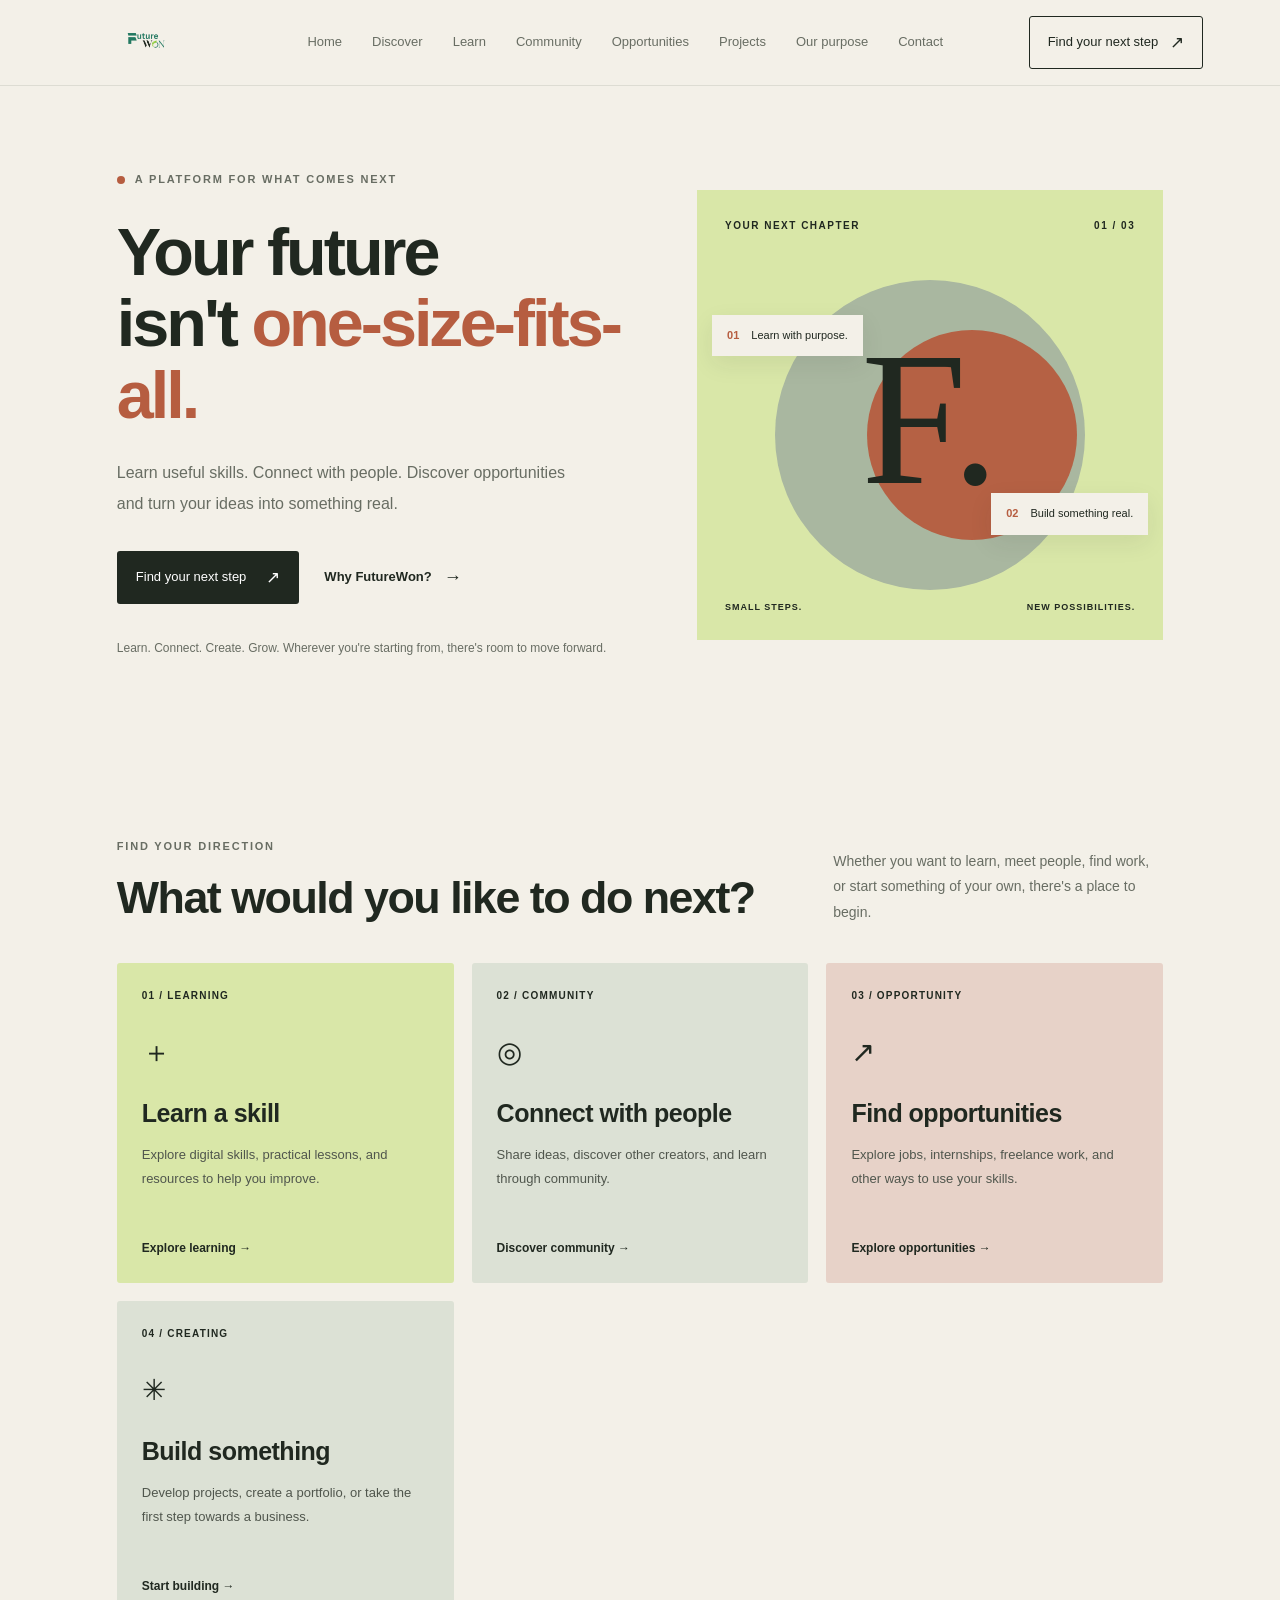
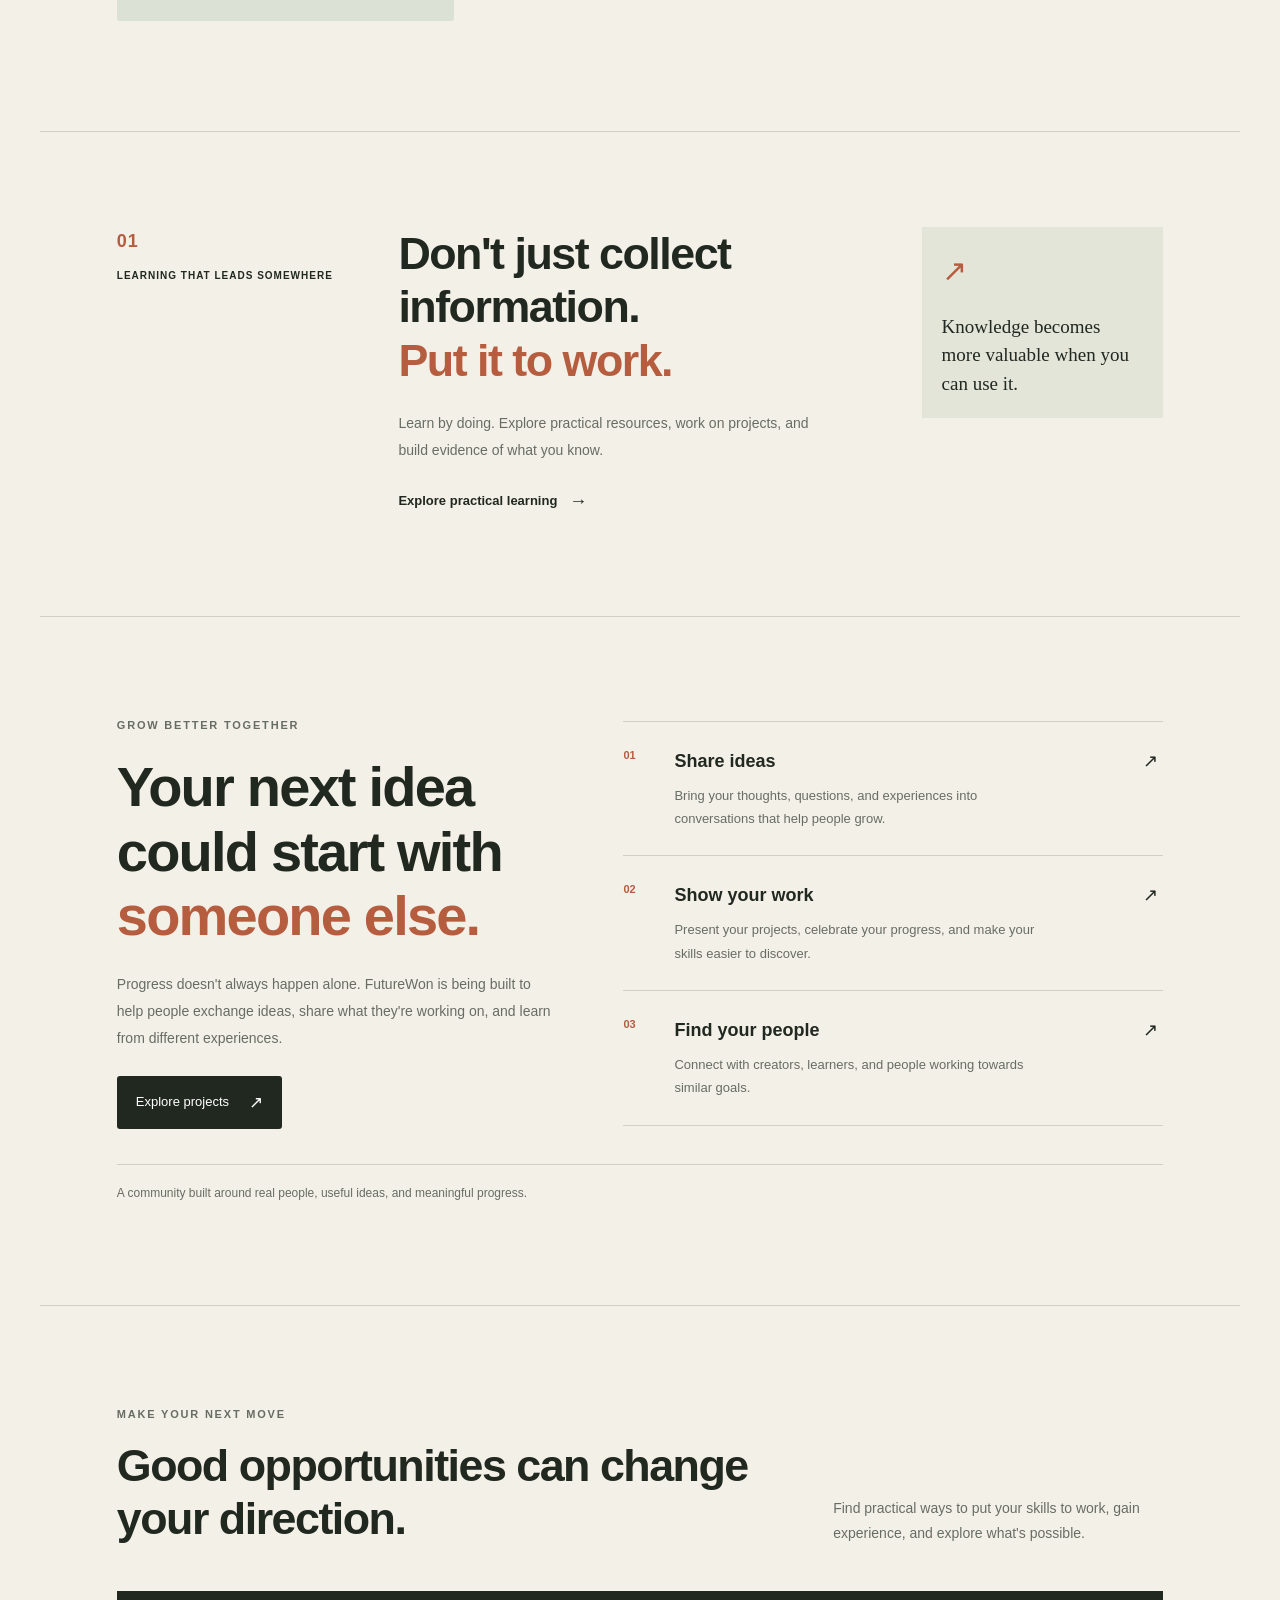
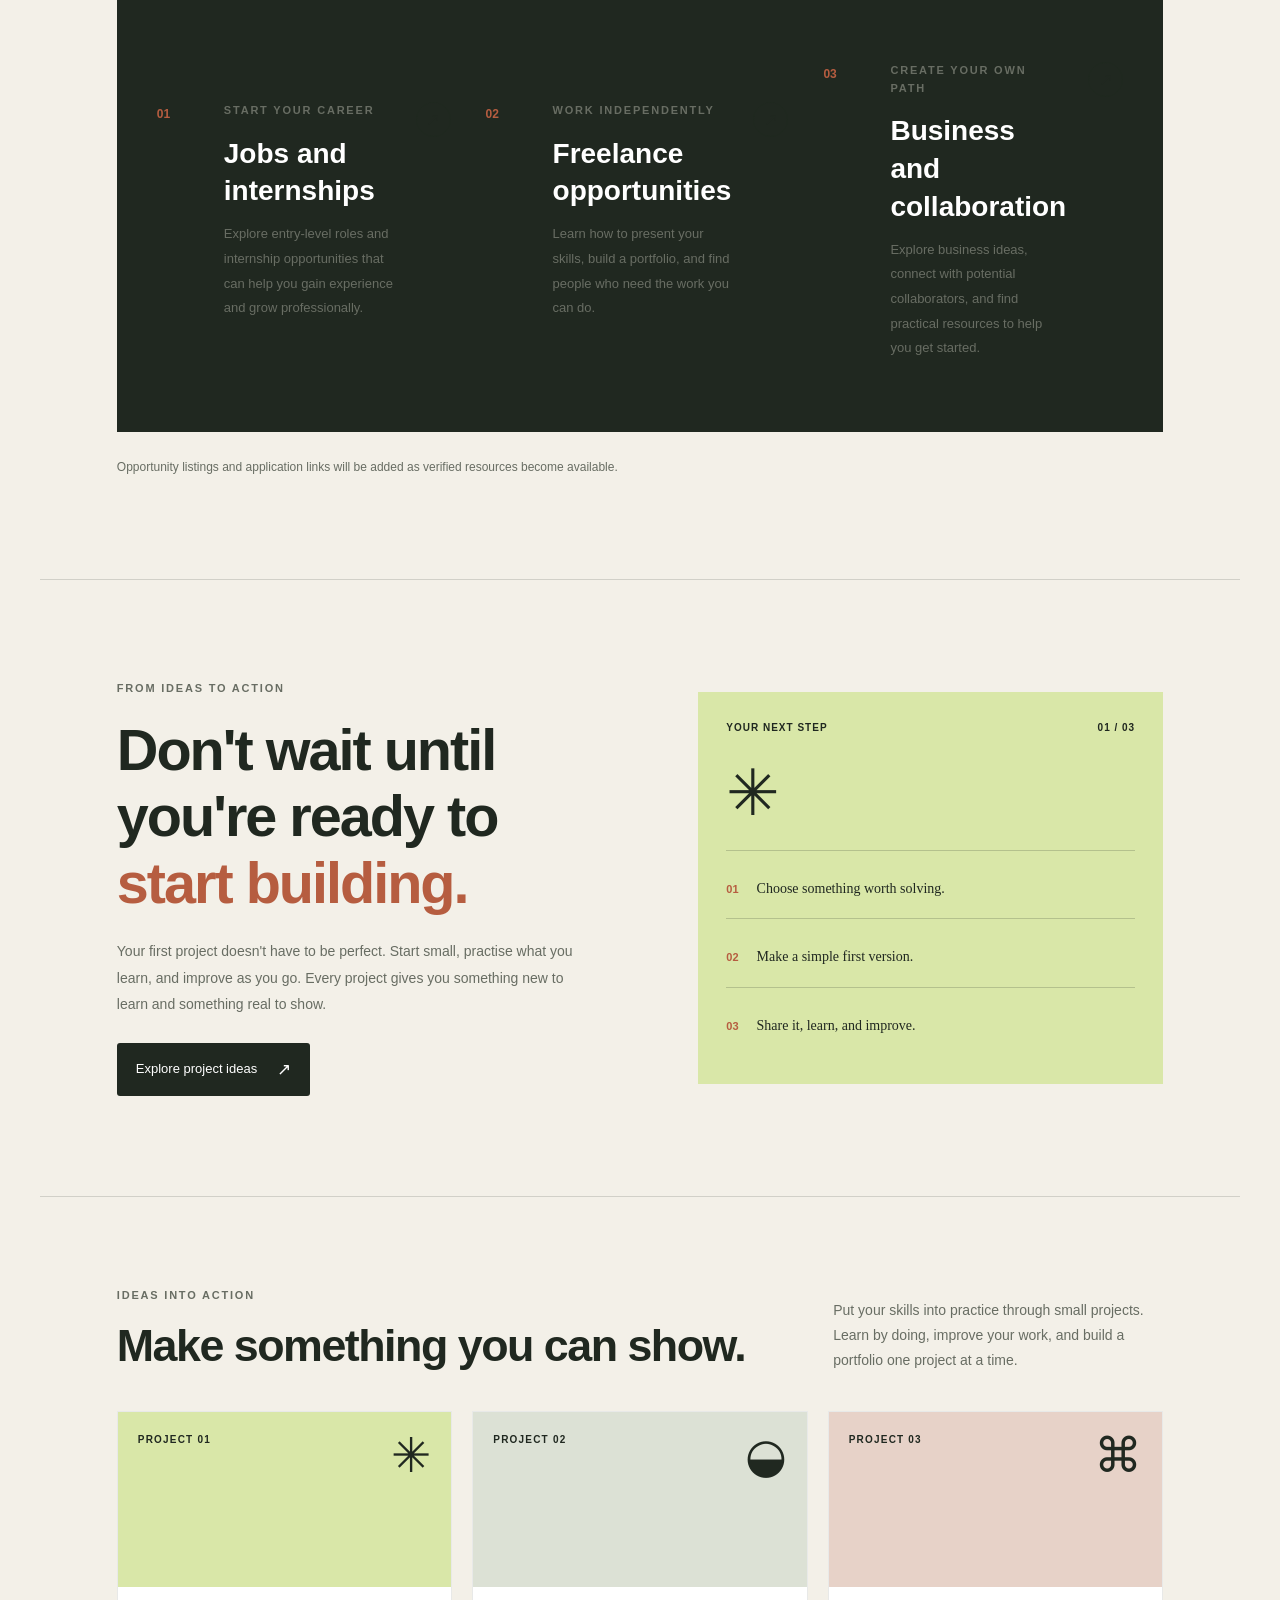
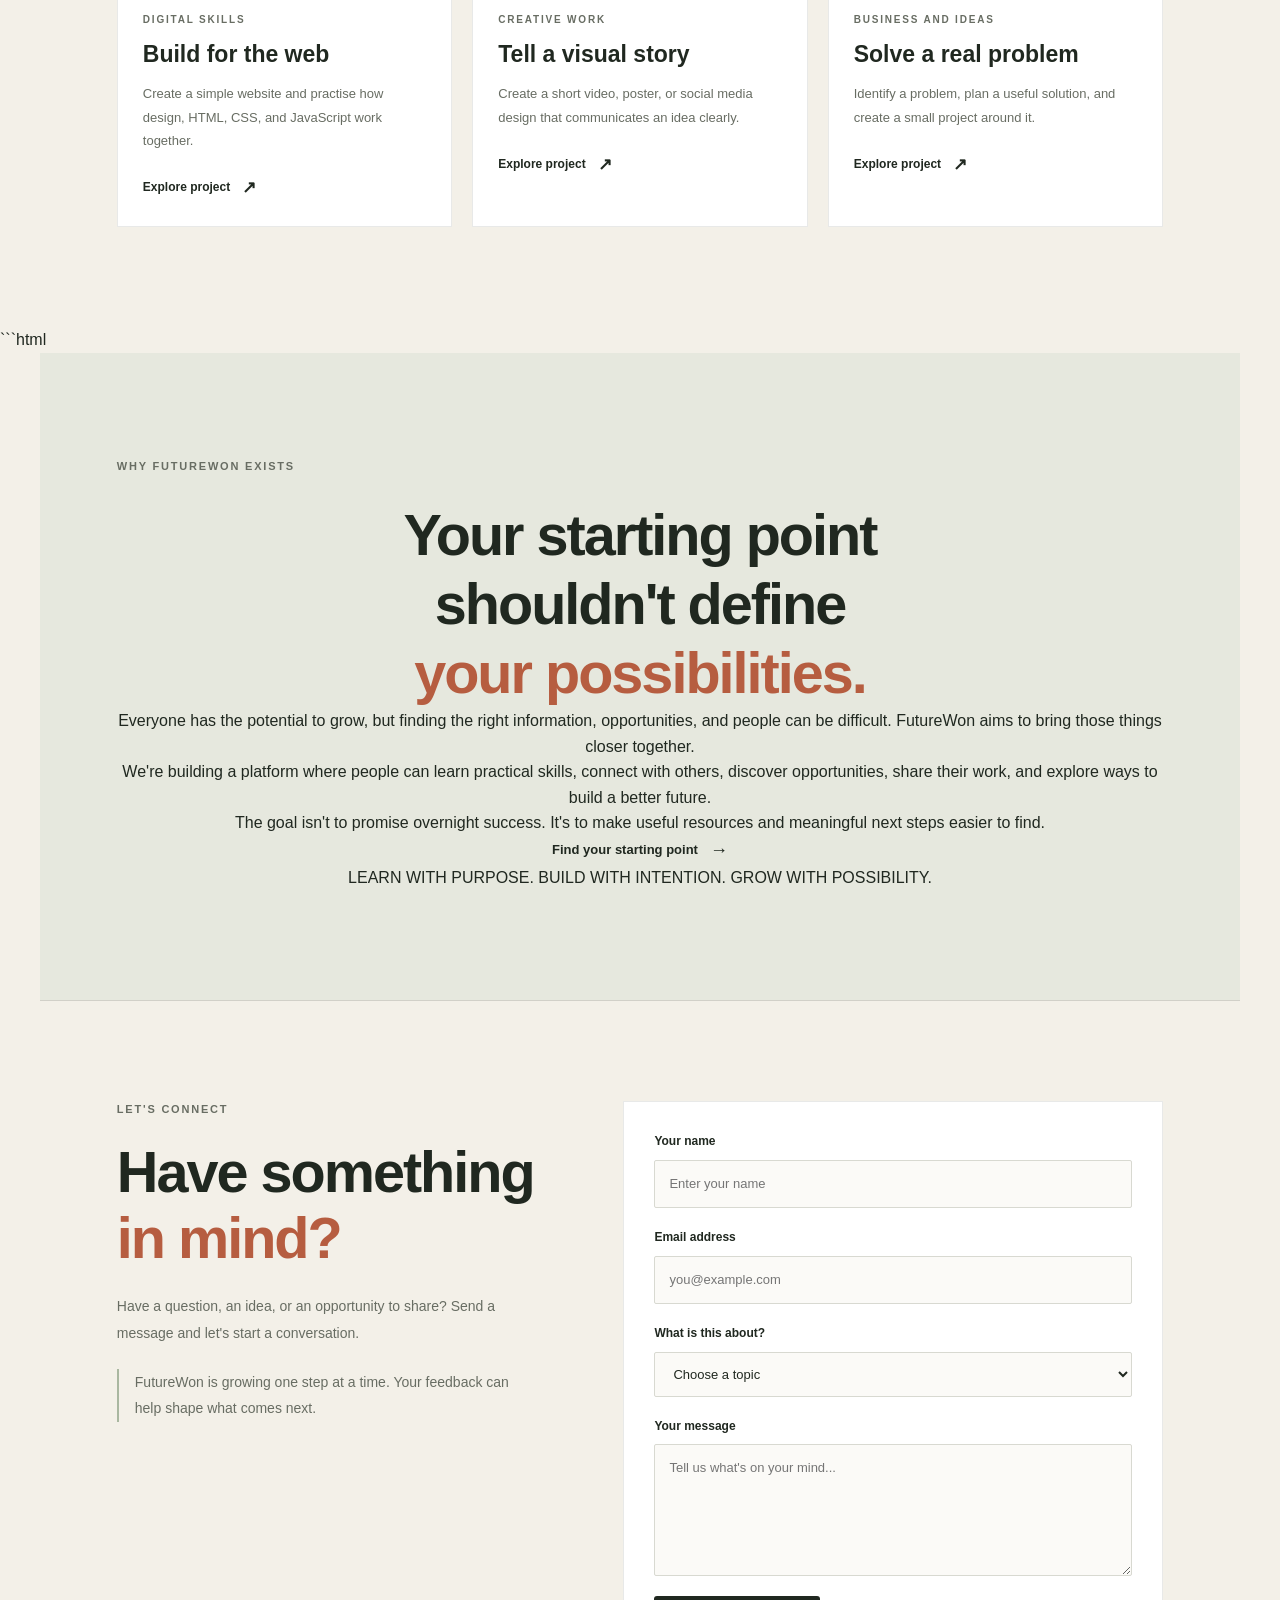
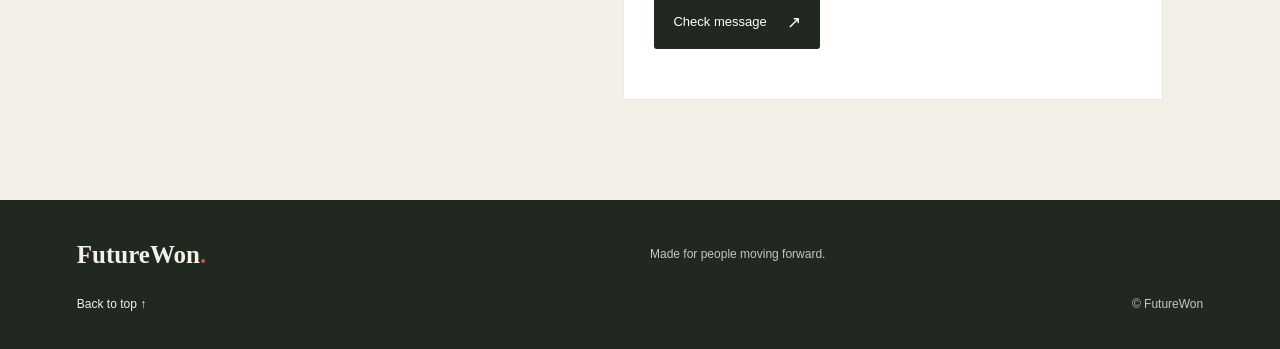
==== FutureWon-GitHub-Ready (1)/index.html @ e8a62f81 "Add files via upload" ====
<!DOCTYPE html>
<html lang="en">
<head>
    <meta charset="UTF-8">
    <meta name="viewport" content="width=device-width, initial-scale=1.0">

    <title>FutureWon — A Future With More Possibilities</title>

    <meta name="description" content="Discover useful skills, real opportunities, and practical tools to help you move forward.">

    <link rel="stylesheet" href="fbb.css">
    <script src="Fcc.js" defer></script>
</head>

<body>

    <!-- Navigation -->
    <header class="site-header">
        <nav class="navigation">
            <a href="#home" class="brand" aria-label="FutureWon home">
                <img src="futurewon-logo.png" alt="FutureWon logo">
            </a>

            <button
                class="menu-toggle"
                id="menu-toggle"
                aria-label="Open navigation menu"
                aria-expanded="false"
                aria-controls="nav-links"
            >
                <span></span>
                <span></span>
            </button>

            <div class="nav-links" id="nav-links">
            
                <a href="#home">Home</a>
                <a href="#discover">Discover</a>
                <a href="#learn">Learn</a>
                <a href="#community">Community</a>
                <a href="#opportunities">Opportunities</a>
                <a href="#projects">Projects</a>
                <a href="#about">Our purpose</a>
                <a href="#contact">Contact</a>
            </div>

            <a href="#discover" class="nav-cta">Find your next step <span>↗</span></a>
        </nav>
    </header>

    <main>

        <!-- Hero -->
<section class="hero section-wrap" id="home">
    <div class="hero-copy">
        <p class="eyebrow">
            <span class="status-dot"></span>
            A platform for what comes next
        </p>

        <h1>
            Your future<br>
            isn't <span>one-size-fits-all.</span>
        </h1>

        <p class="hero-description">
            Learn useful skills. Connect with people.
            Discover opportunities and turn your ideas
            into something real.
        </p>

        <div class="hero-actions">
            <a href="#discover" class="button button-dark">
                Find your next step <span>↗</span>
            </a>

            <a href="#about" class="text-link">
                Why FutureWon? <span>→</span>
            </a>
        </div>

        <p class="hero-note">
            Learn. Connect. Create. Grow.
            Wherever you're starting from, there's room to move forward.
        </p>
    </div>

    <div class="hero-art" aria-label="Learn, build, and move forward">
        <div class="art-topline">
            <span>YOUR NEXT CHAPTER</span>
            <span>01 / 03</span>
        </div>

        <div class="art-circle circle-one"></div>
        <div class="art-circle circle-two"></div>

        <div class="art-letter">F.</div>

        <div class="art-note note-top">
            <span class="note-number">01</span>
            <span>Learn with purpose.</span>
        </div>

        <div class="art-note note-bottom">
            <span class="note-number">02</span>
            <span>Build something real.</span>
        </div>

        <div class="art-caption">
            <span>SMALL STEPS.</span>
            <span>NEW POSSIBILITIES.</span>
        </div>
    </div>
</section>

        
<!-- Discovery -->
<section class="discover section-wrap" id="discover">
    <div class="section-heading">
        <div>
            <p class="eyebrow">FIND YOUR DIRECTION</p>
            <h2>What would you like to do next?</h2>
        </div>

        <p class="section-intro">
            Whether you want to learn, meet people, find work,
            or start something of your own, there's a place to begin.
        </p>
    </div>

    <div class="path-grid">
        <a href="#learn" class="path-card path-lime">
            <span class="card-index">01 / LEARNING</span>
            <span class="path-symbol">＋</span>
            <h3>Learn a skill</h3>
            <p>
                Explore digital skills, practical lessons,
                and resources to help you improve.
            </p>
            <span class="card-link">Explore learning →</span>
        </a>

        <a href="#community" class="path-card path-sage">
            <span class="card-index">02 / COMMUNITY</span>
            <span class="path-symbol">◎</span>
            <h3>Connect with people</h3>
            <p>
                Share ideas, discover other creators,
                and learn through community.
            </p>
            <span class="card-link">Discover community →</span>
        </a>

        <a href="#opportunities" class="path-card path-clay">
            <span class="card-index">03 / OPPORTUNITY</span>
            <span class="path-symbol">↗</span>
            <h3>Find opportunities</h3>
            <p>
                Explore jobs, internships, freelance work,
                and other ways to use your skills.
            </p>
            <span class="card-link">Explore opportunities →</span>
        </a>

        <a href="#build" class="path-card path-sage">
            <span class="card-index">04 / CREATING</span>
            <span class="path-symbol">✳</span>
            <h3>Build something</h3>
            <p>
                Develop projects, create a portfolio,
                or take the first step towards a business.
            </p>
            <span class="card-link">Start building →</span>
        </a>
    </div>
</section>


        <!-- Learning -->
        <section class="feature-section section-wrap" id="learn">
            <div class="feature-label">
                <span>01</span>
                <span>LEARNING THAT LEADS SOMEWHERE</span>
            </div>

            <div class="feature-content">
                <h2>Don't just collect information.<br><span>Put it to work.</span></h2>

                <p>
                    Learn by doing. Explore practical resources, work on projects,
                    and build evidence of what you know.
                </p>

                <a href="#build" class="text-link">Explore practical learning <span>→</span></a>
            </div>

            <div class="feature-aside">
                <div class="aside-mark">↗</div>
                <p>Knowledge becomes more valuable when you can use it.</p>
            </div>
        </section>

        
<!-- Community -->
<section class="community-section section-wrap" id="community">
    <div class="community-intro">
        <p class="eyebrow">GROW BETTER TOGETHER</p>

        <h2>
            Your next idea<br>
            could start with <span>someone else.</span>
        </h2>

        <p class="community-description">
            Progress doesn't always happen alone. FutureWon is being
            built to help people exchange ideas, share what they're
            working on, and learn from different experiences.
        </p>

        <a href="#projects" class="button button-dark">
            Explore projects <span>↗</span>
        </a>
    </div>

    <div class="community-features">
        <article class="community-item">
            <span class="community-number">01</span>
            <div>
                <h3>Share ideas</h3>
                <p>
                    Bring your thoughts, questions, and experiences
                    into conversations that help people grow.
                </p>
            </div>
            <span class="community-arrow">↗</span>
        </article>

        <article class="community-item">
            <span class="community-number">02</span>
            <div>
                <h3>Show your work</h3>
                <p>
                    Present your projects, celebrate your progress,
                    and make your skills easier to discover.
                </p>
            </div>
            <span class="community-arrow">↗</span>
        </article>

        <article class="community-item">
            <span class="community-number">03</span>
            <div>
                <h3>Find your people</h3>
                <p>
                    Connect with creators, learners, and people
                    working towards similar goals.
                </p>
            </div>
            <span class="community-arrow">↗</span>
        </article>
    </div>

    <p class="community-note">
        A community built around real people, useful ideas, and meaningful progress.
    </p>
</section>
        
<!-- Opportunities -->
<section class="opportunities-section section-wrap" id="opportunities">
    <div class="section-heading">
        <div>
            <p class="eyebrow">MAKE YOUR NEXT MOVE</p>
            <h2>Good opportunities can change your direction.</h2>
        </div>

        <p class="section-intro">
            Find practical ways to put your skills to work,
            gain experience, and explore what's possible.
        </p>
    </div>

    <div class="opportunity-panel">
        <article class="opportunity-item">
            <span class="opportunity-number">01</span>
            <div class="opportunity-copy">
                <p class="eyebrow">START YOUR CAREER</p>
                <h3>Jobs and internships</h3>
                <p>
                    Explore entry-level roles and internship opportunities
                    that can help you gain experience and grow professionally.
                </p>
            </div>
            <a href="#contact" class="opportunity-link" aria-label="Ask about jobs and internships">↗</a>
        </article>

        <article class="opportunity-item">
            <span class="opportunity-number">02</span>
            <div class="opportunity-copy">
                <p class="eyebrow">WORK INDEPENDENTLY</p>
                <h3>Freelance opportunities</h3>
                <p>
                    Learn how to present your skills, build a portfolio,
                    and find people who need the work you can do.
                </p>
            </div>
            <a href="#projects" class="opportunity-link" aria-label="Explore projects for freelance work">↗</a>
        </article>

        <article class="opportunity-item">
            <span class="opportunity-number">03</span>
            <div class="opportunity-copy">
                <p class="eyebrow">CREATE YOUR OWN PATH</p>
                <h3>Business and collaboration</h3>
                <p>
                    Explore business ideas, connect with potential collaborators,
                    and find practical resources to help you get started.
                </p>
            </div>
            <a href="#build" class="opportunity-link" aria-label="Explore business and project building">↗</a>
        </article>
    </div>

    <p class="opportunities-note">
        Opportunity listings and application links will be added as
        verified resources become available.
    </p>
</section>
        
<!-- Build -->
<section class="build-section section-wrap" id="build">
    <div class="build-copy">
        <p class="eyebrow">FROM IDEAS TO ACTION</p>

        <h2>
            Don't wait until<br>
            you're ready to<br>
            <span>start building.</span>
        </h2>

        <p>
            Your first project doesn't have to be perfect.
            Start small, practise what you learn, and improve
            as you go. Every project gives you something new
            to learn and something real to show.
        </p>

        <a href="#projects" class="button button-dark">
            Explore project ideas <span>↗</span>
        </a>
    </div>

    <div class="build-statement">
        <div class="build-statement-top">
            <span>YOUR NEXT STEP</span>
            <span>01 / 03</span>
        </div>

        <div class="build-statement-symbol">✳</div>

        <div class="build-step">
            <span>01</span>
            <p>Choose something worth solving.</p>
        </div>

        <div class="build-step">
            <span>02</span>
            <p>Make a simple first version.</p>
        </div>

        <div class="build-step">
            <span>03</span>
            <p>Share it, learn, and improve.</p>
        </div>
    </div>
</section>

    
<!-- Projects -->
<section class="projects-section section-wrap" id="projects">
    <div class="section-heading">
        <div>
            <p class="eyebrow">IDEAS INTO ACTION</p>
            <h2>Make something you can show.</h2>
        </div>

        <p class="section-intro">
            Put your skills into practice through small projects.
            Learn by doing, improve your work, and build a portfolio
            one project at a time.
        </p>
    </div>

    <div class="project-grid">
        <article class="project-card">
            <div class="project-card-top project-visual-one">
                <span class="project-number">PROJECT 01</span>
                <span class="project-symbol">✳</span>
            </div>

            <div class="project-card-content">
                <p class="eyebrow">DIGITAL SKILLS</p>
                <h3>Build for the web</h3>
                <p>
                    Create a simple website and practise how design,
                    HTML, CSS, and JavaScript work together.
                </p>
                <button class="project-button" type="button" data-project="web">
                    Explore project <span>↗</span>
                </button>
            </div>
        </article>

        <article class="project-card">
            <div class="project-card-top project-visual-two">
                <span class="project-number">PROJECT 02</span>
                <span class="project-symbol">◒</span>
            </div>

            <div class="project-card-content">
                <p class="eyebrow">CREATIVE WORK</p>
                <h3>Tell a visual story</h3>
                <p>
                    Create a short video, poster, or social media design
                    that communicates an idea clearly.
                </p>
                <button class="project-button" type="button" data-project="creative">
                    Explore project <span>↗</span>
                </button>
            </div>
        </article>

        <article class="project-card">
            <div class="project-card-top project-visual-three">
                <span class="project-number">PROJECT 03</span>
                <span class="project-symbol">⌘</span>
            </div>

            <div class="project-card-content">
                <p class="eyebrow">BUSINESS AND IDEAS</p>
                <h3>Solve a real problem</h3>
                <p>
                    Identify a problem, plan a useful solution,
                    and create a small project around it.
                </p>
                <button class="project-button" type="button" data-project="ideas">
                    Explore project <span>↗</span>
                </button>
            </div>
        </article>
    </div>

    <div class="project-detail" id="project-detail" hidden>
        <button
            class="project-detail-close"
            id="project-detail-close"
            type="button"
            aria-label="Close project details"
        >×</button>

        <p class="eyebrow" id="project-detail-label">PROJECT DETAILS</p>
        <h3 id="project-detail-title">Start with an idea</h3>
        <p id="project-detail-description"></p>
        <p class="project-detail-next" id="project-detail-next"></p>
    </div>
</section>


        <!-- Purpose -->
       ```html
<!-- Purpose -->
<section class="purpose-section section-wrap" id="about">
    <div class="purpose-heading">
        <p class="eyebrow">WHY FUTUREWON EXISTS</p>

        <h2>
            Your starting point<br>
            shouldn't define<br>
            <span>your possibilities.</span>
        </h2>
    </div>

    <div class="purpose-content">
        <p>
            Everyone has the potential to grow, but finding the right
            information, opportunities, and people can be difficult.
            FutureWon aims to bring those things closer together.
        </p>

        <p>
            We're building a platform where people can learn practical
            skills, connect with others, discover opportunities, share
            their work, and explore ways to build a better future.
        </p>

        <p>
            The goal isn't to promise overnight success. It's to make
            useful resources and meaningful next steps easier to find.
        </p>

        <a href="#discover" class="text-link">
            Find your starting point <span>→</span>
        </a>
    </div>

    <div class="purpose-bottom">
        <span>LEARN WITH PURPOSE.</span>
        <span>BUILD WITH INTENTION.</span>
        <span>GROW WITH POSSIBILITY.</span>
    </div>
</section>
        
        <!-- Contact -->
        <section class="contact-section section-wrap" id="contact">
            <div class="contact-copy">
                <p class="eyebrow">LET'S CONNECT</p>
                <h2>Have something<br><span>in mind?</span></h2>
                <p>
                    Have a question, an idea, or an opportunity to share?
                    Send a message and let's start a conversation.
                </p>
                <p class="contact-note">
                    FutureWon is growing one step at a time.
                    Your feedback can help shape what comes next.
                </p>
            </div>

            
             <form class="contact-form" id="contact-form" action="https://formspree.io/f/xgaawbok" method="POST">
               <div class="form-field">
                 <label for="contact-name">Your name</label>
                    <input
                        type="text"
                        id="contact-name"
                        name="name"
                        placeholder="Enter your name"
                        autocomplete="name"
                        required
                        maxlength="100"
                    >
                </div>

                <div class="form-field">
                    <label for="contact-email">Email address</label>
                    <input
                        type="email"
                        id="contact-email"
                        name="email"
                        placeholder="you@example.com"
                        autocomplete="email"
                        required
                        maxlength="254"
                    >
                </div>

                <div class="form-field">
                    <label for="contact-subject">What is this about?</label>
                    <select id="contact-subject" name="subject" required>
                        <option value="">Choose a topic</option>
                        <option value="General enquiry">General enquiry</option>
                        <option value="Feedback">Feedback</option>
                        <option value="Partnership">Partnership</option>
                        <option value="Opportunity">Opportunity</option>
                        <option value="Other">Other</option>
                    </select>
                </div>

                <div class="form-field">
                    <label for="contact-message">Your message</label>
                    <textarea
                        id="contact-message"
                        name="message"
                        rows="5"
                        placeholder="Tell us what's on your mind..."
                        required
                        minlength="10"
                        maxlength="3000"
                    ></textarea>
                </div>

                <button type="submit" class="button button-dark">
                    Check message <span>↗</span>
                </button>

                <p
                    class="form-status"
                    id="form-status"
                    role="status"
                    aria-live="polite"
                ></p>
            </form>
        </section>



    
    </main>

    <!-- Footer -->
    <footer class="site-footer">
        <a href="#home" class="footer-brand">FutureWon<span>.</span></a>

        <p>Made for people moving forward.</p>

        <a href="#home" class="back-to-top">Back to top ↑</a>

        <p class="copyright">
            © <span id="current-year"></span> FutureWon
        </p>
    </footer>

</body>
</html>
---- FutureWon-GitHub-Ready (1)/fbb.css ----
/* ========================================
   FUTUREWON — COMPLETE WEBSITE STYLES
======================================== */

:root {
    --paper: #F3F0E8;
    --ink: #202820;
    --lime: #D9E7A8;
    --sage: #A9B7A0;
    --clay: #B65D40;
    --white: #FFFFFF;
    --muted: #686D63;
    --page-width: 1200px;
    --page-padding: 6%;
}

/* RESET */

* {
    margin: 0;
    padding: 0;
    box-sizing: border-box;
}

html {
    scroll-behavior: smooth;
    scroll-padding-top: 100px;
}

body {
    background: var(--paper);
    color: var(--ink);
    font-family: Arial, Helvetica, sans-serif;
    line-height: 1.6;
    -webkit-font-smoothing: antialiased;
}

a {
    color: inherit;
    text-decoration: none;
}

button,
input,
textarea {
    font: inherit;
}

img {
    max-width: 100%;
    display: block;
}

section {
    scroll-margin-top: 90px;
}

.section-wrap {
    width: 100%;
    max-width: var(--page-width);
    margin: 0 auto;
    padding-left: var(--page-padding);
    padding-right: var(--page-padding);
}

/* NAVIGATION */

.site-header {
    width: 100%;
    position: sticky;
    top: 0;
    z-index: 100;
    background: var(--paper);
    border-bottom: 1px solid rgba(32, 40, 32, 0.1);
}

.navigation {
    max-width: 1400px;
    min-height: 84px;
    margin: 0 auto;
    padding: 15px 6%;
    display: flex;
    align-items: center;
    justify-content: space-between;
    gap: 30px;
}

.brand img {
    width: 145px;
    max-height: 55px;
    object-fit: contain;
}

.nav-links {
    display: flex;
    align-items: center;
    gap: 30px;
}

.nav-links a {
    font-size: 13px;
    color: var(--muted);
    transition: color 0.25s ease;
}

.nav-links a:hover {
    color: var(--clay);
}

.nav-cta {
    display: inline-flex;
    align-items: center;
    gap: 12px;
    padding: 12px 18px;
    border: 1px solid var(--ink);
    border-radius: 3px;
    font-size: 13px;
    transition: background 0.25s ease, color 0.25s ease;
}

.nav-cta:hover {
    background: var(--ink);
    color: var(--white);
}

.nav-cta span {
    font-size: 17px;
}

.menu-toggle {
    display: none;
}

/* SMALL LABELS */

.eyebrow {
    display: flex;
    align-items: center;
    gap: 10px;
    font-size: 11px;
    font-weight: 700;
    letter-spacing: 1.8px;
    text-transform: uppercase;
    color: var(--muted);
}

.status-dot {
    width: 8px;
    height: 8px;
    background: var(--clay);
    border-radius: 50%;
    flex-shrink: 0;
}

/* HERO SECTION */

.hero {
    min-height: 650px;
    display: grid;
    grid-template-columns: 1.05fr 0.95fr;
    align-items: center;
    gap: 65px;
    padding-top: 85px;
    padding-bottom: 90px;
}

.hero-copy {
    max-width: 570px;
}

.hero h1 {
    margin-top: 28px;
    font-size: clamp(45px, 5.2vw, 72px);
    line-height: 1.08;
    letter-spacing: -3px;
    font-weight: 600;
}

.hero h1 span {
    color: var(--clay);
}

.hero-description {
    max-width: 450px;
    margin-top: 26px;
    font-size: 16px;
    line-height: 1.9;
    color: var(--muted);
}

.hero-actions {
    display: flex;
    flex-wrap: wrap;
    align-items: center;
    gap: 25px;
    margin-top: 32px;
}

.button {
    min-height: 48px;
    display: inline-flex;
    align-items: center;
    justify-content: center;
    gap: 20px;
    padding: 13px 19px;
    border-radius: 3px;
    font-size: 13px;
    transition: transform 0.25s ease, background 0.25s ease;
}

.button:hover {
    transform: translateY(-2px);
}

.button-dark {
    background: var(--ink);
    color: var(--white);
}

.button-dark:hover {
    background: var(--clay);
}

.button span {
    font-size: 17px;
}

.text-link {
    display: inline-flex;
    align-items: center;
    gap: 12px;
    font-size: 13px;
    font-weight: 600;
    transition: color 0.25s ease;
}

.text-link span {
    font-size: 18px;
}

.text-link:hover {
    color: var(--clay);
}

.hero-note {
    margin-top: 35px;
    font-size: 12px;
    color: var(--muted);
}

/* HERO ARTWORK */

.hero-art {
    min-height: 450px;
    position: relative;
    overflow: hidden;
    background: var(--lime);
    padding: 28px;
}

.art-topline {
    display: flex;
    justify-content: space-between;
    position: relative;
    z-index: 2;
    font-size: 10px;
    font-weight: 700;
    letter-spacing: 1.5px;
}

.art-circle {
    position: absolute;
    border-radius: 50%;
}

.circle-one {
    width: 310px;
    height: 310px;
    background: var(--sage);
    top: 90px;
    left: 50%;
    transform: translateX(-50%);
}

.circle-two {
    width: 210px;
    height: 210px;
    background: var(--clay);
    top: 140px;
    left: 50%;
    transform: translateX(-30%);
    opacity: 0.95;
}

.art-letter {
    position: absolute;
    top: 115px;
    left: 50%;
    transform: translateX(-50%);
    z-index: 2;
    font-family: Georgia, "Times New Roman", serif;
    font-size: 190px;
    line-height: 1.2;
    color: var(--ink);
}

.art-note {
    position: absolute;
    z-index: 3;
    display: flex;
    align-items: center;
    gap: 12px;
    background: var(--paper);
    padding: 12px 15px;
    font-size: 11px;
    box-shadow: 0 8px 25px rgba(32, 40, 32, 0.08);
}

.note-number {
    font-weight: 700;
    color: var(--clay);
}

.note-top {
    top: 125px;
    left: 15px;
}

.note-bottom {
    right: 15px;
    bottom: 105px;
}

.art-caption {
    position: absolute;
    bottom: 25px;
    left: 28px;
    right: 28px;
    display: flex;
    justify-content: space-between;
    gap: 10px;
    font-size: 9px;
    font-weight: 700;
    letter-spacing: 1px;
}

/* DISCOVERY SECTION */

.discover {
    padding-top: 90px;
    padding-bottom: 110px;
}

.section-heading {
    display: flex;
    justify-content: space-between;
    align-items: end;
    gap: 40px;
    margin-bottom: 38px;
}

.section-heading h2 {
    margin-top: 15px;
    font-size: clamp(30px, 3.5vw, 46px);
    line-height: 1.2;
    letter-spacing: -1.5px;
    font-weight: 600;
}

.section-intro {
    max-width: 330px;
    font-size: 14px;
    line-height: 1.8;
    color: var(--muted);
}

.path-grid {
    display: grid;
    grid-template-columns: repeat(3, minmax(0, 1fr));
    gap: 18px;
}

.path-card {
    min-height: 320px;
    display: flex;
    flex-direction: column;
    align-items: flex-start;
    padding: 25px;
    border-radius: 3px;
    transition: transform 0.3s ease;
}

.path-card:hover {
    transform: translateY(-6px);
}

.path-lime {
    background: var(--lime);
}

.path-sage {
    background: #DCE1D5;
}

.path-clay {
    background: #E7D2C8;
}

.card-index {
    font-size: 10px;
    font-weight: 700;
    letter-spacing: 1.2px;
}

.path-symbol {
    margin-top: 25px;
    font-size: 29px;
}

.path-card h3 {
    margin-top: 18px;
    font-size: 25px;
    font-weight: 600;
    letter-spacing: -0.5px;
}

.path-card p {
    margin-top: 10px;
    font-size: 13px;
    line-height: 1.8;
    color: #50564D;
}

.card-link {
    margin-top: auto;
    padding-top: 24px;
    font-size: 12px;
    font-weight: 700;
}

/* LEARNING SECTION */

.feature-section {
    display: grid;
    grid-template-columns: 0.75fr 1.5fr 0.75fr;
    align-items: start;
    gap: 40px;
    padding-top: 95px;
    padding-bottom: 100px;
    border-top: 1px solid rgba(32, 40, 32, 0.16);
}

.feature-label {
    display: flex;
    flex-direction: column;
    gap: 12px;
    font-size: 10px;
    font-weight: 700;
    letter-spacing: 1px;
}

.feature-label span:first-child {
    color: var(--clay);
    font-size: 18px;
}

.feature-content h2 {
    font-size: clamp(30px, 3.5vw, 45px);
    line-height: 1.2;
    letter-spacing: -1.5px;
    font-weight: 600;
}

.feature-content h2 span {
    color: var(--clay);
}

.feature-content > p {
    max-width: 440px;
    margin-top: 22px;
    margin-bottom: 24px;
    font-size: 14px;
    line-height: 1.9;
    color: var(--muted);
}

.feature-aside {
    padding: 20px;
    background: #E4E5D9;
}

.aside-mark {
    font-size: 30px;
    color: var(--clay);
}

.feature-aside p {
    margin-top: 18px;
    font-family: Georgia, "Times New Roman", serif;
    font-size: 19px;
    line-height: 1.5;
}

/* OPPORTUNITIES SECTION */

.opportunities {
    padding-top: 90px;
    padding-bottom: 100px;
    background: #E8E5DC;
}

.opportunity-panel {
    display: flex;
    align-items: center;
    justify-content: space-between;
    gap: 35px;
    margin-top: 40px;
    padding: 40px;
    background: var(--ink);
    color: var(--white);
}

.panel-label {
    font-size: 10px;
    letter-spacing: 1.5px;
    color: var(--sage);
    font-weight: 700;
}

.opportunity-panel h3 {
    max-width: 490px;
    margin-top: 15px;
    font-size: clamp(25px, 3vw, 36px);
    line-height: 1.3;
    font-weight: 500;
}

.button-light {
    flex-shrink: 0;
    background: var(--paper);
    color: var(--ink);
}

.button-light:hover {
    background: var(--lime);
}

.honesty-note {
    margin-top: 18px;
    font-size: 11px;
    line-height: 1.7;
    color: var(--muted);
}

/* BUILD SECTION */

.build-section {
    display: grid;
    grid-template-columns: 1fr 0.85fr;
    align-items: center;
    gap: 70px;
    padding-top: 110px;
    padding-bottom: 110px;
}

.build-copy h2 {
    max-width: 520px;
    margin-top: 18px;
    font-size: clamp(35px, 4vw, 53px);
    line-height: 1.15;
    letter-spacing: -1.8px;
    font-weight: 600;
}

.build-copy > p:last-child {
    max-width: 430px;
    margin-top: 22px;
    font-size: 14px;
    line-height: 1.9;
    color: var(--muted);
}

.build-statement {
    padding: 35px;
    background: var(--lime);
}

.statement-mark {
    font-family: Georgia, "Times New Roman", serif;
    font-size: 70px;
    line-height: 1;
    color: var(--clay);
}

.build-statement p {
    margin-top: 8px;
    font-family: Georgia, "Times New Roman", serif;
    font-size: clamp(24px, 2.8vw, 34px);
    line-height: 1.4;
}

.statement-foot {
    display: block;
    margin-top: 28px;
    font-size: 10px;
    font-weight: 700;
    letter-spacing: 1.4px;
}

/* PURPOSE SECTION */

.purpose-section {
    padding-top: 105px;
    padding-bottom: 110px;
    text-align: center;
    background: #E6E8DE;
}

.purpose-section > .eyebrow {
    justify-content: center;
}

.purpose-section h2 {
    margin-top: 25px;
    font-size: clamp(35px, 4.5vw, 58px);
    line-height: 1.2;
    letter-spacing: -2px;
    font-weight: 600;
}

.purpose-section h2 span {
    color: var(--clay);
}

.purpose-section > p:not(.eyebrow):not(.purpose-signoff) {
    max-width: 620px;
    margin: 25px auto 0;
    font-size: 14px;
    line-height: 2;
    color: var(--muted);
}

.purpose-signoff {
    margin-top: 28px;
    font-size: 12px;
    font-weight: 700;
}

/* FOOTER */

.site-footer {
    display: grid;
    grid-template-columns: 1fr 1fr;
    align-items: center;
    gap: 20px;
    padding: 35px 6%;
    background: var(--ink);
    color: var(--paper);
}

.footer-brand {
    font-family: Georgia, "Times New Roman", serif;
    font-size: 25px;
    font-weight: 700;
}

.footer-brand span {
    color: var(--clay);
}

.site-footer > p {
    font-size: 12px;
    color: #C4C8BE;
}

.back-to-top {
    justify-self: start;
    font-size: 12px;
}

.back-to-top:hover {
    color: var(--lime);
}

.copyright {
    justify-self: end;
    text-align: right;
}

/* KEYBOARD ACCESSIBILITY */

a:focus-visible,
button:focus-visible {
    outline: 3px solid var(--clay);
    outline-offset: 4px;
}

/* TABLET */

@media (max-width: 1000px) {
    .navigation {
        gap: 18px;
    }

    .nav-links {
        gap: 17px;
    }

    .nav-cta {
        padding: 10px 12px;
    }

    .hero {
        gap: 35px;
    }

    .hero-art {
        min-height: 390px;
    }

    .circle-one {
        width: 260px;
        height: 260px;
    }

    .circle-two {
        width: 180px;
        height: 180px;
    }

    .art-letter {
        top: 115px;
        font-size: 150px;
    }

    .feature-section {
        grid-template-columns: 0.7fr 1.5fr;
    }

    .feature-aside {
        grid-column: 2;
    }
}

/* MOBILE */

@media (max-width: 760px) {
    :root {
        --page-padding: 6%;
    }

    .navigation {
        min-height: 72px;
        position: relative;
    }

    .brand img {
        width: 125px;
    }

    .menu-toggle {
        display: flex;
        flex-direction: column;
        justify-content: center;
        gap: 6px;
        width: 42px;
        height: 42px;
        padding: 10px;
        border: 1px solid rgba(32, 40, 32, 0.25);
        background: transparent;
        cursor: pointer;
    }

    .menu-toggle span {
        display: block;
        width: 100%;
        height: 2px;
        background: var(--ink);
    }

    .nav-links {
        display: none;
        position: absolute;
        top: 100%;
        left: 0;
        right: 0;
        flex-direction: column;
        align-items: stretch;
        gap: 0;
        padding: 10px 6% 20px;
        background: var(--paper);
        border-bottom: 1px solid rgba(32, 40, 32, 0.15);
    }

    .nav-links.is-open {
        display: flex;
    }

    .nav-links a {
        padding: 13px 0;
        border-bottom: 1px solid rgba(32, 40, 32, 0.08);
    }

    .nav-cta {
        display: none;
    }

    .hero {
        grid-template-columns: 1fr;
        gap: 45px;
        padding-top: 65px;
        padding-bottom: 65px;
    }

    .hero h1 {
        font-size: clamp(43px, 10vw, 62px);
        letter-spacing: -2px;
    }

    .hero-art {
        min-height: 400px;
    }

    .section-heading {
        flex-direction: column;
        align-items: flex-start;
        gap: 15px;
    }

    .section-heading h2 {
        font-size: 35px;
    }

    .path-grid {
        grid-template-columns: 1fr;
    }

    .path-card {
        min-height: 270px;
    }

    .feature-section {
        grid-template-columns: 1fr;
        gap: 25px;
        padding-top: 70px;
        padding-bottom: 70px;
    }

    .feature-aside {
        grid-column: auto;
    }

    .opportunities {
        padding-top: 70px;
        padding-bottom: 70px;
    }

    .opportunity-panel {
        flex-direction: column;
        align-items: flex-start;
        padding: 28px;
    }

    .build-section {
        grid-template-columns: 1fr;
        gap: 35px;
        padding-top: 75px;
        padding-bottom: 75px;
    }

    .purpose-section {
        padding-top: 75px;
        padding-bottom: 75px;
    }

    .purpose-section h2 {
        font-size: 37px;
        letter-spacing: -1px;
    }
}

/* SMALL PHONES */

@media (max-width: 420px) {
    .hero-actions {
        align-items: flex-start;
        flex-direction: column;
        gap: 20px;
    }

    .hero-art {
        min-height: 340px;
        padding: 18px;
    }

    .circle-one {
        width: 220px;
        height: 220px;
        top: 75px;
    }

    .circle-two {
        width: 155px;
        height: 155px;
        top: 110px;
    }

    .art-letter {
        top: 105px;
        font-size: 125px;
    }

    .note-top {
        top: 100px;
        left: 8px;
    }

    .note-bottom {
        right: 8px;
        bottom: 80px;
    }

    .art-caption {
        left: 18px;
        right: 18px;
        bottom: 18px;
        font-size: 8px;
    }

    .site-footer {
        grid-template-columns: 1fr;
        gap: 15px;
    }

    .copyright {
        justify-self: start;
        text-align: left;
    }
}

/* REDUCED MOTION */

@media (prefers-reduced-motion: reduce) {
    *,
    *::before,
    *::after {
        scroll-behavior: auto !important;
        transition-duration: 0.01ms !important;
        animation-duration: 0.01ms !important;
    }
}

/* RESPONSIVE DESIGN FOR FUTUREWON */

/* Tablets and smaller screens */
@media (max-width: 900px) {
    .project-grid {
        grid-template-columns: repeat(2, 1fr);
    }

    section {
        padding: 60px 24px;
    }

    h1 {
        font-size: 46px;
    }
}

/* Mobile phones */
@media (max-width: 600px) {
    html {
        scroll-behavior: smooth;
    }

    body {
        overflow-x: hidden;
    }

    nav {
        flex-wrap: wrap;
        justify-content: center;
        gap: 12px;
    }

    nav a {
        font-size: 14px;
    }

    section {
        padding: 45px 18px;
    }

    h1 {
        font-size: 34px;
        line-height: 1.2;
    }

    h2 {
        font-size: 27px;
    }

    p {
        font-size: 15px;
        line-height: 1.7;
    }

    .project-grid {
        grid-template-columns: 1fr;
        gap: 18px;
    }

    .project-card {
        width: 100%;
        box-sizing: border-box;
    }

    img {
        max-width: 100%;
        height: auto;
    }
}

/* PROJECTS SECTION */

.projects-section {
    padding-top: 90px;
    padding-bottom: 100px;
    border-top: 1px solid rgba(32, 40, 32, 0.16);
}

.project-grid {
    display: grid;
    grid-template-columns: repeat(3, minmax(0, 1fr));
    gap: 20px;
}

.project-card {
    min-width: 0;
    overflow: hidden;
    background: #FFFFFF;
    border: 1px solid rgba(32, 40, 32, 0.1);
    transition: transform 0.25s ease, box-shadow 0.25s ease;
}

.project-card:hover {
    transform: translateY(-5px);
    box-shadow: 0 12px 28px rgba(32, 40, 32, 0.08);
}

.project-card-top {
    min-height: 175px;
    padding: 20px;
    display: flex;
    align-items: flex-start;
    justify-content: space-between;
}

.project-visual-one {
    background: var(--lime);
}

.project-visual-two {
    background: #DCE1D5;
}

.project-visual-three {
    background: #E7D2C8;
}

.project-number {
    font-size: 10px;
    font-weight: 700;
    letter-spacing: 1.2px;
}

.project-symbol {
    font-family: Georgia, "Times New Roman", serif;
    font-size: 48px;
    line-height: 1;
}

.project-card-content {
    padding: 25px;
}

.project-card-content .eyebrow {
    font-size: 10px;
}

.project-card-content h3 {
    margin-top: 12px;
    font-size: 23px;
    line-height: 1.3;
    font-weight: 600;
}

.project-card-content > p:not(.eyebrow) {
    margin-top: 12px;
    font-size: 13px;
    line-height: 1.8;
    color: var(--muted);
}

.project-button {
    display: inline-flex;
    align-items: center;
    gap: 12px;
    margin-top: 22px;
    padding: 0;
    border: 0;
    background: transparent;
    color: var(--ink);
    font-size: 12px;
    font-weight: 700;
    cursor: pointer;
}

.project-button span {
    font-size: 17px;
    transition: transform 0.2s ease;
}

.project-button:hover {
    color: var(--clay);
}

.project-button:hover span {
    transform: translate(3px, -3px);
}

.project-button:focus-visible,
.project-detail-close:focus-visible {
    outline: 3px solid var(--clay);
    outline-offset: 4px;
}

.project-detail {
    position: relative;
    margin-top: 25px;
    padding: 30px;
    background: #E6E8DE;
    border-left: 4px solid var(--clay);
}

.project-detail h3 {
    margin-top: 12px;
    font-size: 26px;
}

.project-detail > p:not(.eyebrow) {
    max-width: 700px;
    margin-top: 12px;
    color: var(--muted);
    line-height: 1.8;
}

.project-detail-next {
    font-weight: 600;
}

.project-detail-close {
    position: absolute;
    top: 12px;
    right: 16px;
    border: 0;
    background: transparent;
    color: var(--ink);
    font-size: 28px;
    cursor: pointer;
}

@media (max-width: 900px) {
    .project-grid {
        grid-template-columns: repeat(2, minmax(0, 1fr));
    }
}

@media (max-width: 600px) {
    .projects-section {
        padding-top: 65px;
        padding-bottom: 70px;
    }

    .project-grid {
        grid-template-columns: 1fr;
    }

    .project-card-top {
        min-height: 145px;
    }

    .project-detail {
        padding: 24px 20px;
    }
}

@media (prefers-reduced-motion: reduce) {
    .project-card,
    .project-button span {
        transition: none;
    }
}


/* SUBTLE SCROLL REVEAL */

.reveal-ready {
    opacity: 0;
    transform: translateY(14px);
    transition:
        opacity 0.55s ease,
        transform 0.55s ease;
}

.reveal-ready.is-visible {
    opacity: 1;
    transform: translateY(0);
}

@media (prefers-reduced-motion: reduce) {
    .reveal-ready {
        opacity: 1;
        transform: none;
        transition: none;
    }
}


/* CONTACT SECTION */

.contact-section {
    display: grid;
    grid-template-columns: 0.9fr 1.1fr;
    gap: 65px;
    padding-top: 100px;
    padding-bottom: 100px;
    border-top: 1px solid rgba(32, 40, 32, 0.16);
}

.contact-copy h2 {
    margin-top: 20px;
    font-size: clamp(38px, 4.5vw, 58px);
    line-height: 1.15;
    letter-spacing: -2px;
    font-weight: 600;
}

.contact-copy h2 span {
    color: var(--clay);
}

.contact-copy > p:not(.eyebrow) {
    max-width: 420px;
    margin-top: 22px;
    font-size: 14px;
    line-height: 1.9;
    color: var(--muted);
}

.contact-copy .contact-note {
    padding-left: 16px;
    border-left: 2px solid var(--sage);
}

.contact-form {
    display: flex;
    flex-direction: column;
    gap: 20px;
    padding: 30px;
    background: #FFFFFF;
    border: 1px solid rgba(32, 40, 32, 0.1);
}

.form-field {
    display: flex;
    flex-direction: column;
    gap: 8px;
}

.form-field label {
    font-size: 12px;
    font-weight: 700;
}

.form-field input,
.form-field select,
.form-field textarea {
    width: 100%;
    padding: 13px 14px;
    border: 1px solid #D8D9D1;
    border-radius: 2px;
    background: #FBFAF7;
    color: var(--ink);
    font-size: 13px;
}

.form-field textarea {
    resize: vertical;
    min-height: 130px;
}

.form-field input:focus,
.form-field select:focus,
.form-field textarea:focus {
    outline: 2px solid var(--sage);
    outline-offset: 2px;
    border-color: var(--sage);
}

.contact-form .button {
    align-self: flex-start;
    border: 0;
    cursor: pointer;
}

.form-status {
    font-size: 12px;
    line-height: 1.7;
    color: var(--muted);
}

@media (max-width: 760px) {
    .contact-section {
        grid-template-columns: 1fr;
        gap: 35px;
        padding-top: 70px;
        padding-bottom: 70px;
    }

    .contact-form {
        padding: 22px;
    }
}

/* COMMUNITY SECTION */
.community-section {
    display: grid;
    grid-template-columns: 0.9fr 1.1fr;
    column-gap: 65px;
    row-gap: 35px;
    padding-top: 100px;
    padding-bottom: 100px;
    border-top: 1px solid rgba(32, 40, 32, 0.16);
}

.community-intro h2 {
    margin-top: 20px;
    font-size: clamp(36px, 4.5vw, 56px);
    line-height: 1.16;
    letter-spacing: -1.8px;
    font-weight: 600;
}

.community-intro h2 span {
    color: var(--clay);
}

.community-description {
    max-width: 440px;
    margin-top: 22px;
    color: var(--muted);
    font-size: 14px;
    line-height: 1.9;
}

.community-intro .button {
    display: inline-flex;
    margin-top: 25px;
}

.community-features {
    align-self: center;
    border-top: 1px solid rgba(32, 40, 32, 0.16);
}

.community-item {
    display: grid;
    grid-template-columns: 35px 1fr 20px;
    gap: 16px;
    align-items: start;
    padding: 25px 0;
    border-bottom: 1px solid rgba(32, 40, 32, 0.16);
}

.community-number {
    color: var(--clay);
    font-size: 11px;
    font-weight: 700;
}

.community-item h3 {
    font-size: 18px;
    font-weight: 600;
}

.community-item p {
    max-width: 380px;
    margin-top: 8px;
    color: var(--muted);
    font-size: 13px;
    line-height: 1.8;
}

.community-arrow {
    font-size: 18px;
}

.community-note {
    grid-column: 1 / -1;
    padding-top: 18px;
    border-top: 1px solid rgba(32, 40, 32, 0.16);
    color: var(--muted);
    font-size: 12px;
    line-height: 1.8;
}

@media (max-width: 760px) {
    .community-section {
        grid-template-columns: 1fr;
        gap: 35px;
        padding-top: 70px;
        padding-bottom: 70px;
    }

    .community-item {
        grid-template-columns: 28px 1fr 18px;
        gap: 12px;
    }
}

/* OPPORTUNITIES SECTION */
.opportunities-section {
    padding-top: 100px;
    padding-bottom: 100px;
    border-top: 1px solid rgba(32, 40, 32, 0.16);
}

.opportunities-section .section-heading {
    margin-bottom: 45px;
}

.opportunity-panel {
    border-top: 1px solid rgba(32, 40, 32, 0.16);
}

.opportunity-item {
    display: grid;
    grid-template-columns: 45px 1fr 35px;
    gap: 22px;
    align-items: start;
    padding: 30px 0;
    border-bottom: 1px solid rgba(32, 40, 32, 0.16);
}

.opportunity-number {
    padding-top: 3px;
    color: var(--clay);
    font-size: 12px;
    font-weight: 700;
}

.opportunity-copy .eyebrow {
    margin-bottom: 10px;
}

.opportunity-copy h3 {
    font-size: clamp(20px, 2.5vw, 28px);
    line-height: 1.35;
    font-weight: 600;
}

.opportunity-copy > p:not(.eyebrow) {
    max-width: 650px;
    margin-top: 12px;
    color: var(--muted);
    font-size: 13px;
    line-height: 1.9;
}

.opportunity-link {
    display: grid;
    width: 35px;
    height: 35px;
    place-items: center;
    border: 1px solid rgba(32, 40, 32, 0.2);
    border-radius: 50%;
    color: var(--ink);
    font-size: 17px;
    transition: background 0.2s ease, color 0.2s ease;
}

.opportunity-link:hover {
    background: var(--ink);
    color: var(--white);
}

.opportunities-note {
    margin-top: 25px;
    color: var(--muted);
    font-size: 12px;
    line-height: 1.8;
}

@media (max-width: 600px) {
    .opportunities-section {
        padding-top: 70px;
        padding-bottom: 70px;
    }

    .opportunity-item {
        grid-template-columns: 28px 1fr 30px;
        gap: 12px;
        padding: 24px 0;
    }

    .opportunity-link {
        width: 30px;
        height: 30px;
    }
}

/* BUILD SECTION REFINEMENTS */
.build-section {
    display: grid;
    grid-template-columns: 1fr 0.9fr;
    align-items: center;
    gap: 65px;
    padding-top: 100px;
    padding-bottom: 100px;
    border-top: 1px solid rgba(32, 40, 32, 0.16);
}

.build-copy h2 {
    margin-top: 20px;
    font-size: clamp(38px, 4.5vw, 58px);
    line-height: 1.15;
    letter-spacing: -2px;
    font-weight: 600;
}

.build-copy h2 span {
    color: var(--clay);
}

.build-copy > p:not(.eyebrow) {
    max-width: 470px;
    margin-top: 22px;
    color: var(--muted);
    font-size: 14px;
    line-height: 1.9;
}

.build-copy .button {
    display: inline-flex;
    margin-top: 25px;
}

.build-statement {
    padding: 28px;
    background: var(--lime);
}

.build-statement-top {
    display: flex;
    justify-content: space-between;
    gap: 12px;
    font-size: 10px;
    font-weight: 700;
    letter-spacing: 1px;
}

.build-statement-symbol {
    padding: 25px 0;
    font-size: 64px;
    line-height: 1;
}

.build-step {
    display: flex;
    gap: 18px;
    align-items: baseline;
    padding: 18px 0;
    border-top: 1px solid rgba(32, 40, 32, 0.2);
}

.build-step span {
    color: var(--clay);
    font-size: 11px;
    font-weight: 700;
}

.build-step p {
    font-size: 14px;
    line-height: 1.7;
}

@media (max-width: 760px) {
    .build-section {
        grid-template-columns: 1fr;
        gap: 35px;
        padding-top: 70px;
        padding-bottom: 70px;
    }

    .build-statement {
        padding: 23px;
    }
}
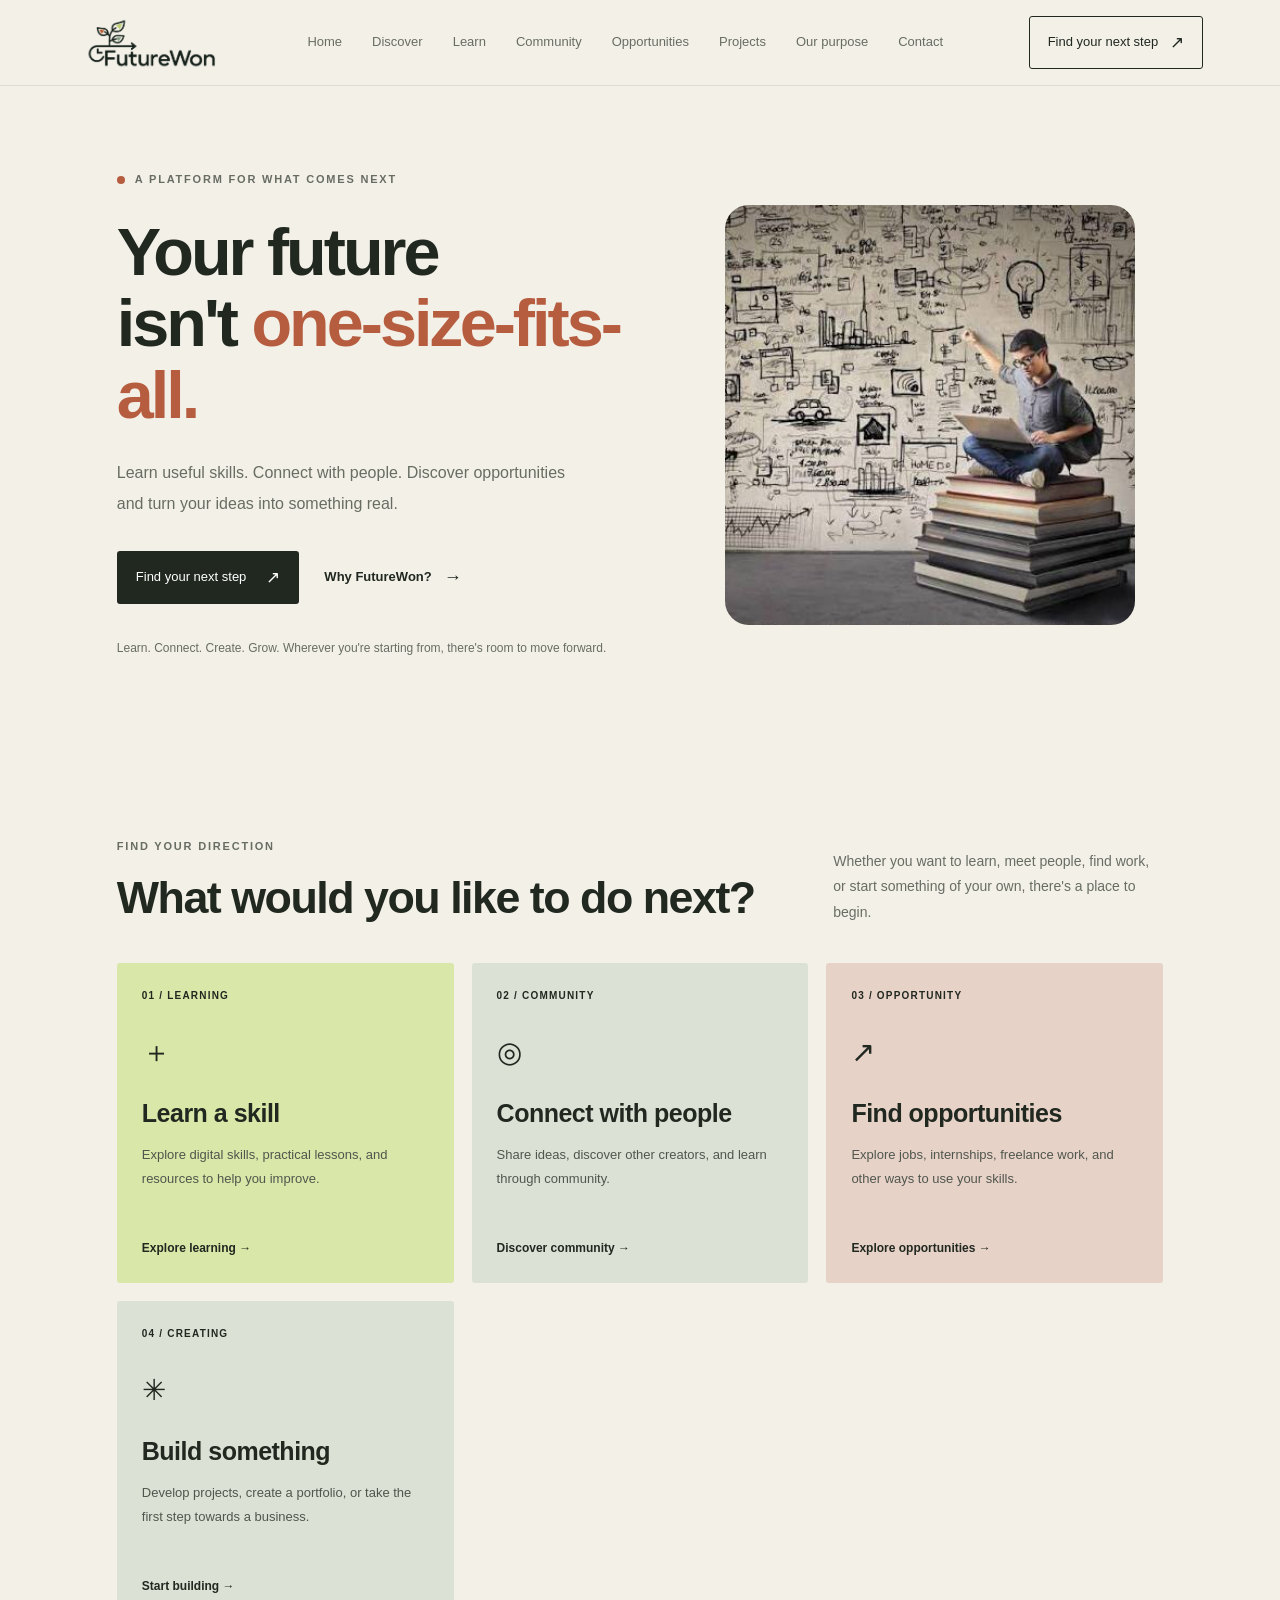
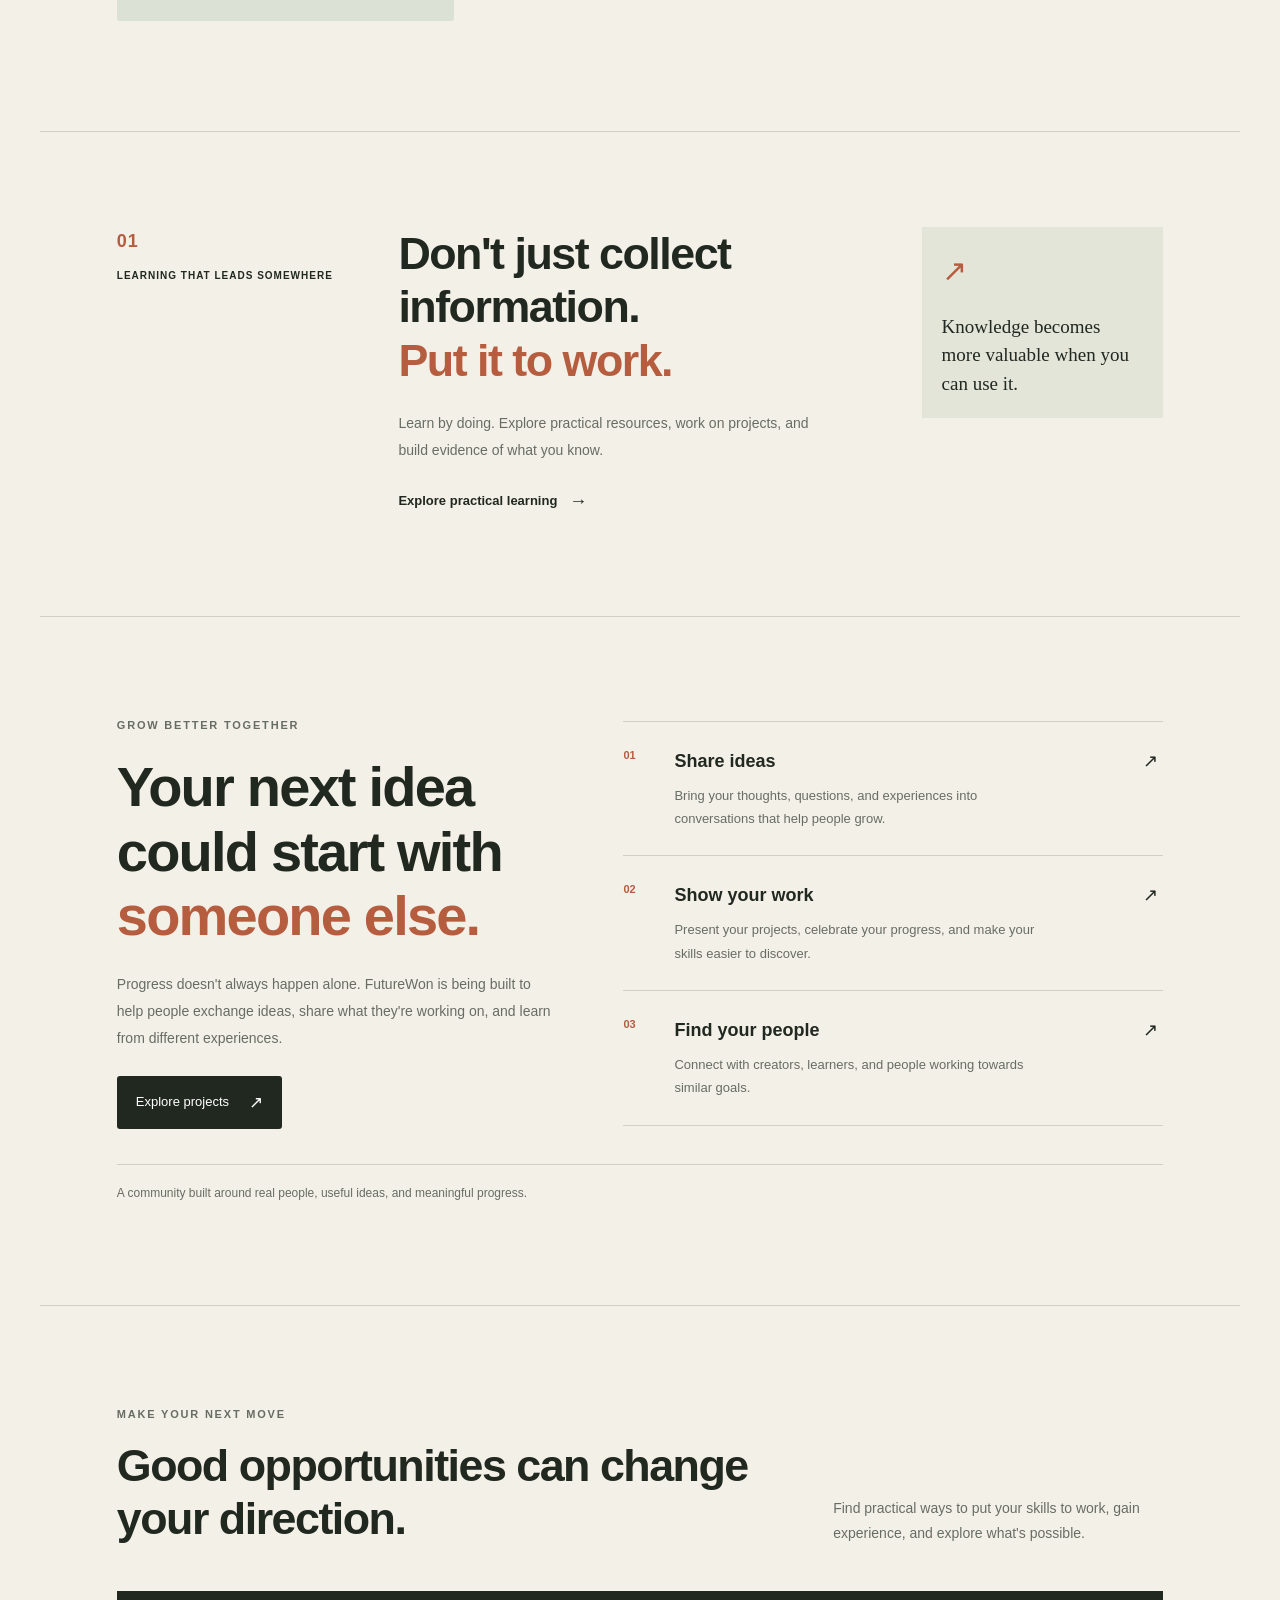
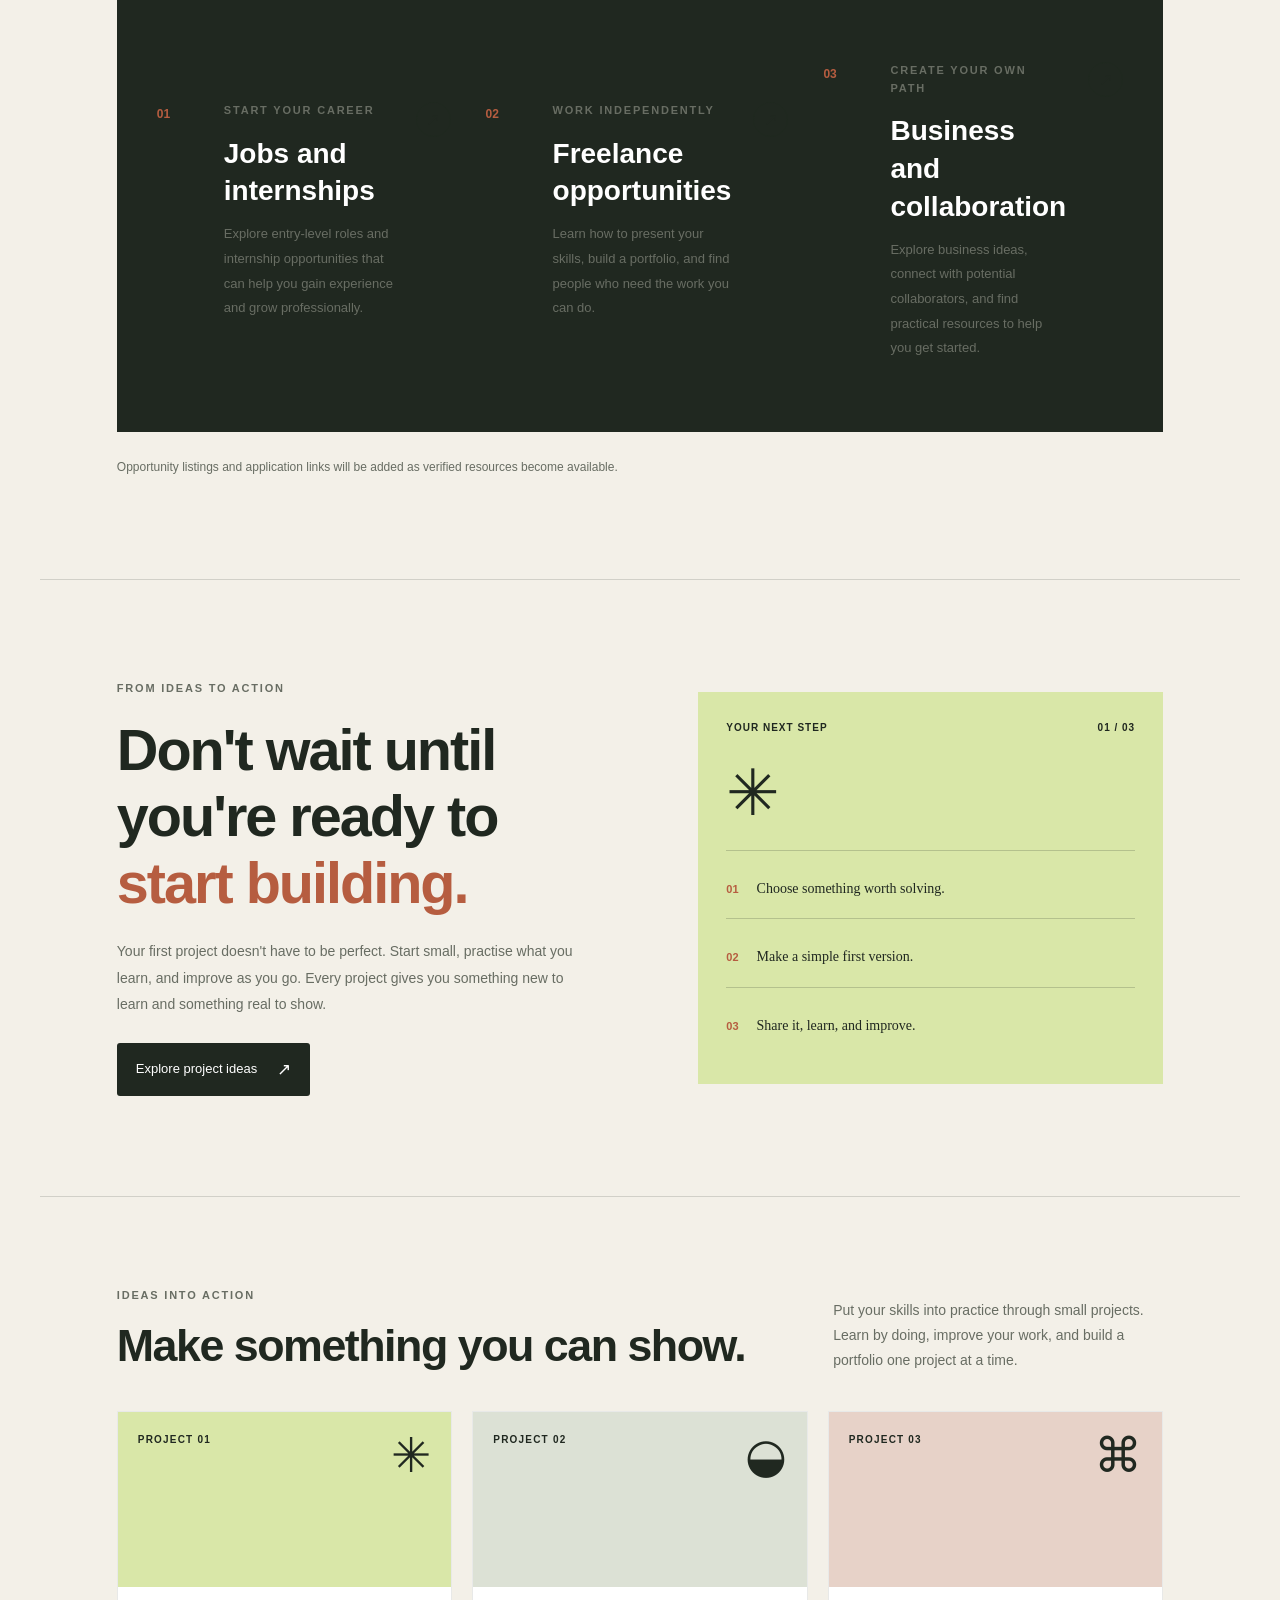
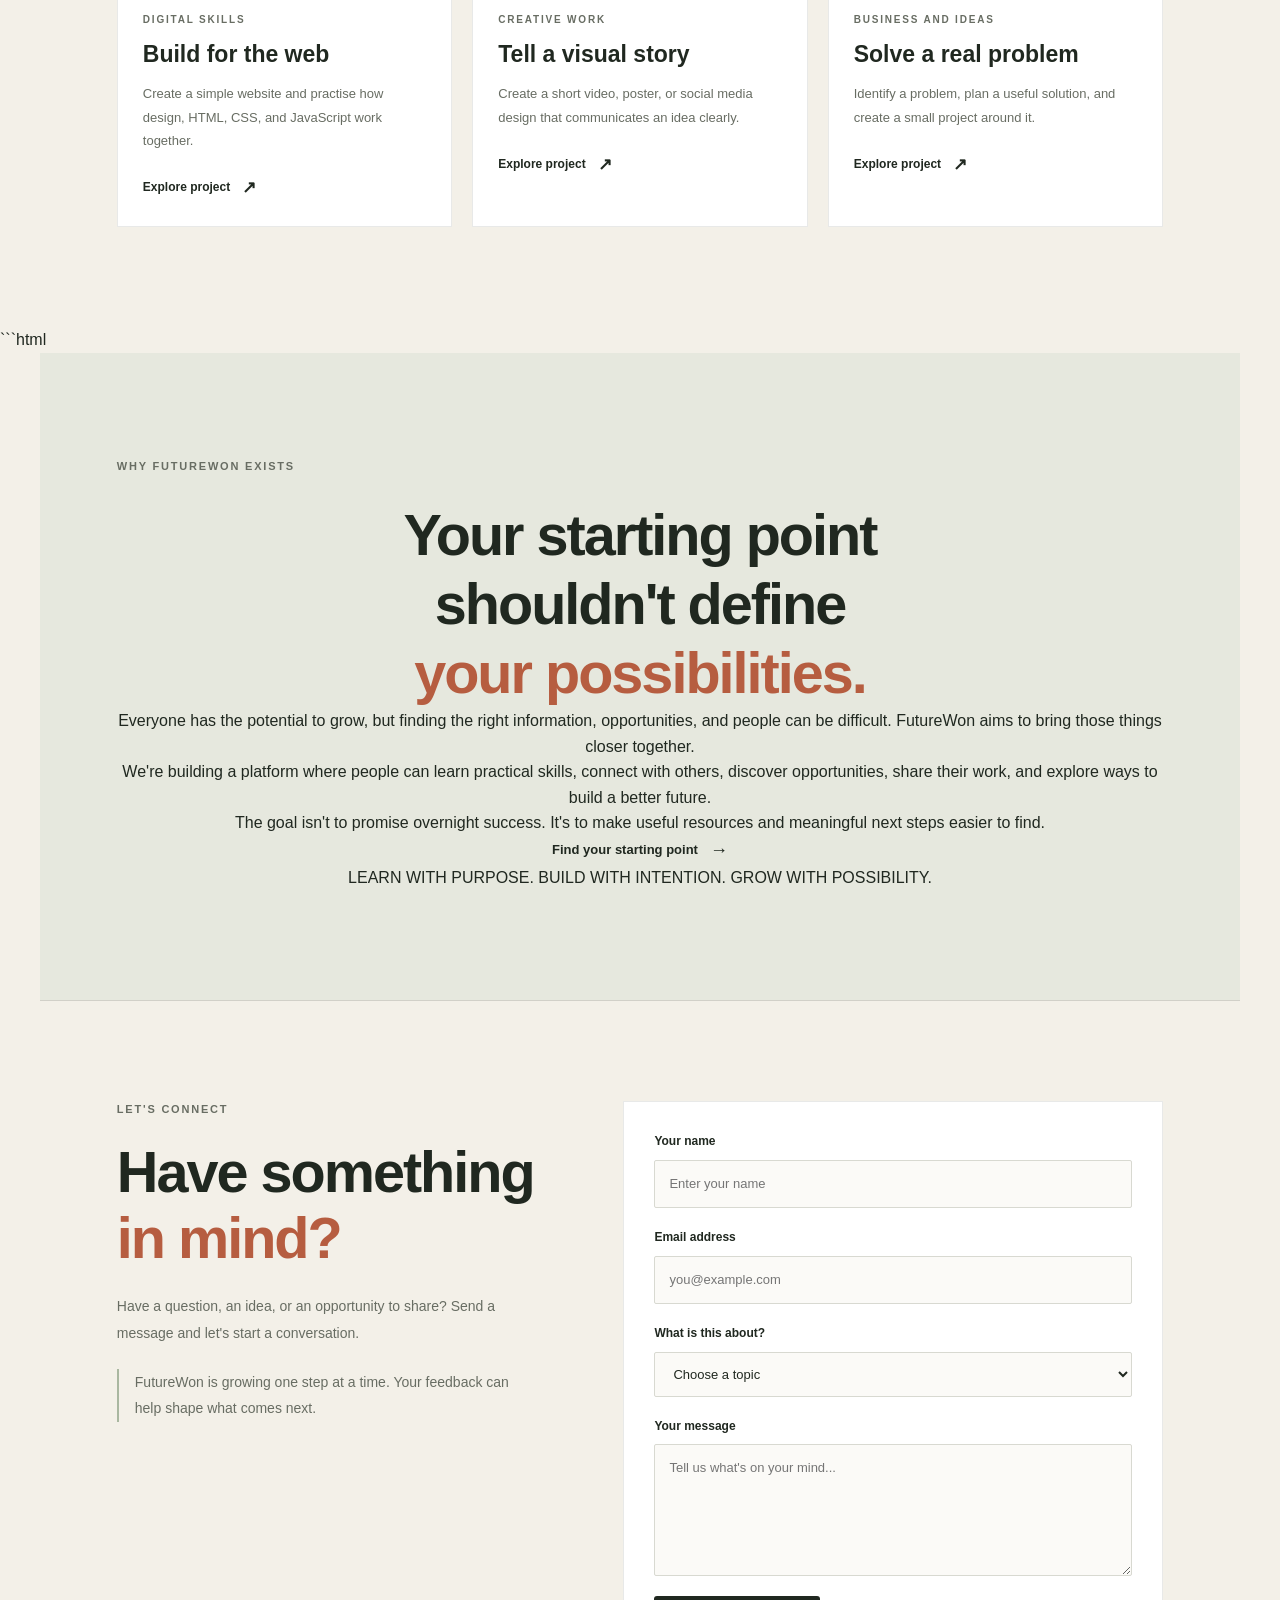
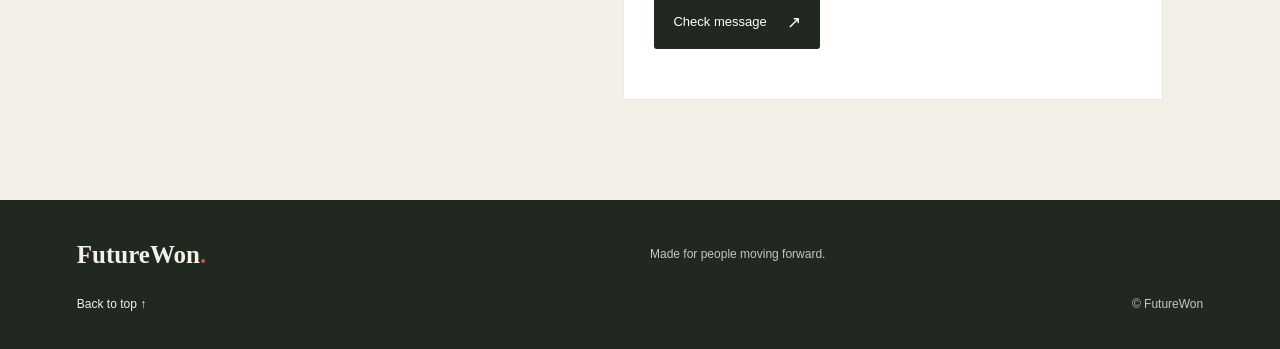
==== commit 3836b49c: "Add files via upload" ====
--- a/FutureWon-GitHub-Ready (1)/index.html
+++ b/FutureWon-GitHub-Ready (1)/index.html
@@ -86,32 +86,13 @@
         </p>
     </div>
 
-    <div class="hero-art" aria-label="Learn, build, and move forward">
-        <div class="art-topline">
-            <span>YOUR NEXT CHAPTER</span>
-            <span>01 / 03</span>
-        </div>
-
-        <div class="art-circle circle-one"></div>
-        <div class="art-circle circle-two"></div>
-
-        <div class="art-letter">F.</div>
-
-        <div class="art-note note-top">
-            <span class="note-number">01</span>
-            <span>Learn with purpose.</span>
-        </div>
-
-        <div class="art-note note-bottom">
-            <span class="note-number">02</span>
-            <span>Build something real.</span>
-        </div>
-
-        <div class="art-caption">
-            <span>SMALL STEPS.</span>
-            <span>NEW POSSIBILITIES.</span>
-        </div>
-    </div>
+   <div class="hero-art">
+    <img
+        src="futurewon-hero.jpeg"
+        alt="A young person sitting on a stack of books with a laptop, surrounded by drawings and ideas"
+        class="hero-image"
+    >
+</div>
 </section>
 
         
--- a/FutureWon-GitHub-Ready (1)/fbb.css
+++ b/FutureWon-GitHub-Ready (1)/fbb.css
@@ -1607,3 +1607,74 @@
         padding: 23px;
     }
 }
+/* FutureWon hero image */
+.hero-art {
+    position: relative;
+    overflow: hidden;
+    border-radius: 24px;
+    min-height: 420px;
+    background: #F3F0E8;
+}
+
+.hero-image {
+    display: block;
+    width: 100%;
+    height: 100%;
+    min-height: 420px;
+    object-fit: cover;
+    object-position: center;
+    border-radius: inherit;
+}
+
+/* Mobile layout */
+@media (max-width: 768px) {
+    .hero-art {
+        min-height: 280px;
+        margin-top: 24px;
+    }
+
+    .hero-image {
+        min-height: 280px;
+    }
+}
+
+/* FutureWon hero image hover effect */
+.hero-art {
+    overflow: hidden;
+    border-radius: 24px;
+    transition: box-shadow 0.4s ease, transform 0.4s ease;
+}
+
+.hero-image {
+    transition: transform 0.6s ease;
+    will-change: transform;
+}
+
+/* Smooth zoom and lift on hover */
+.hero-art:hover {
+    transform: translateY(-5px);
+    box-shadow: 0 18px 40px rgba(32, 40, 32, 0.16);
+}
+
+.hero-art:hover .hero-image {
+    transform: scale(1.05);
+}
+
+/* Keyboard accessibility */
+.hero-art:focus-within {
+    outline: 2px solid #A9B7A0;
+    outline-offset: 4px;
+}
+
+/* Respect reduced-motion preferences */
+@media (prefers-reduced-motion: reduce) {
+    .hero-art,
+    .hero-image {
+        transition: none;
+    }
+
+    .hero-art:hover,
+    .hero-art:hover .hero-image {
+        transform: none;
+    }
+}
